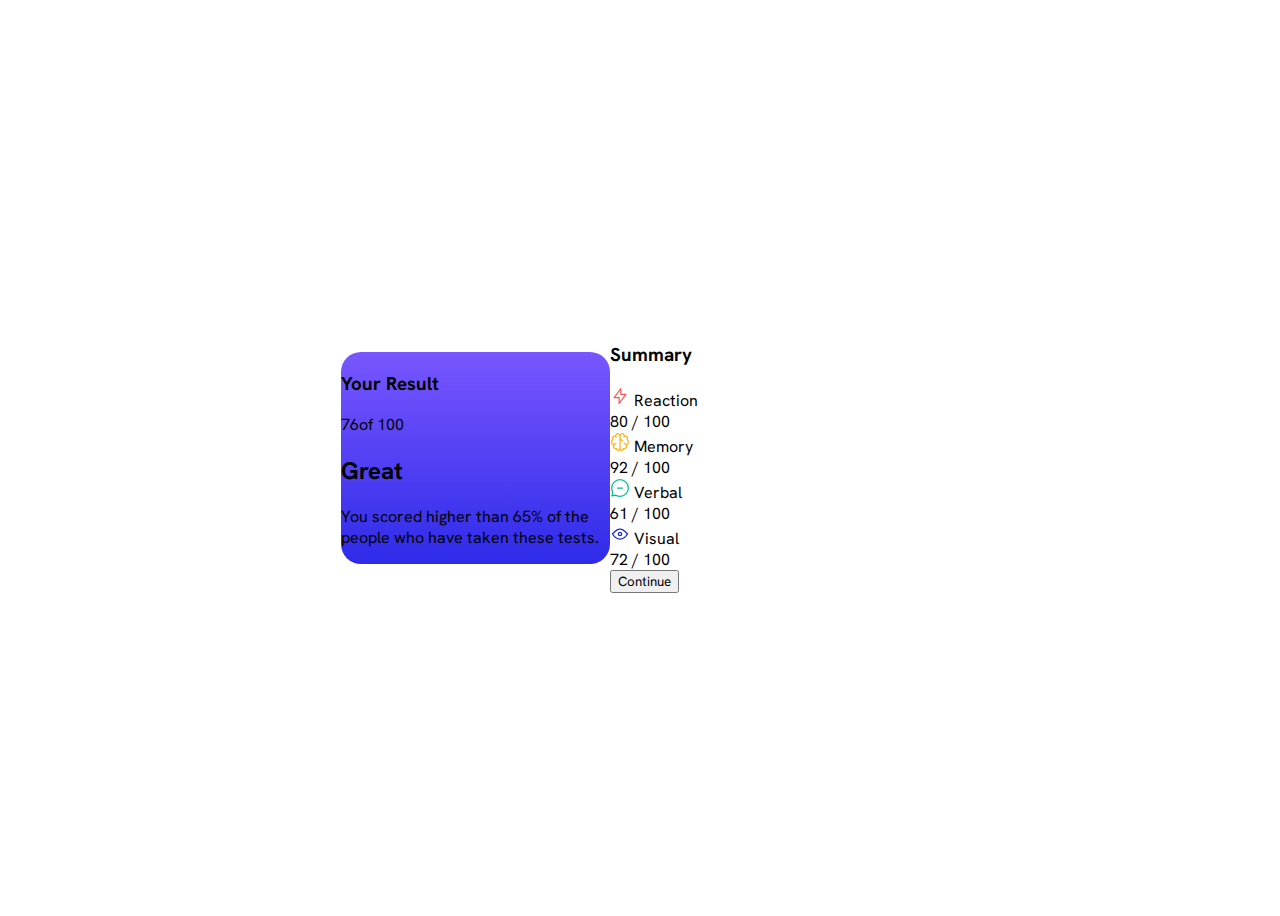
==== Results summary/index.html @ a7abc4c7 "- Add base html and css structure" ====
<!DOCTYPE html>
<html lang="en">
<head>
  <meta charset="UTF-8">
  <meta name="viewport" content="width=device-width, initial-scale=1.0"> 

  <link rel="icon" type="image/png" sizes="32x32" href="./assets/images/favicon-32x32.png">
  <link rel="stylesheet" href="style.css">

  <title>Results summary component</title>
</head>


<body>
  <div class="container">
    <div class="result">
      <h3>Your Result</h3>
      <div class="main-score"><span class="big-score">76</span>of 100</div>
      <div class="result-box">
        <h2>Great</h2>
        <p>You scored higher than 65% of the people who have taken these tests.</p>
      </div>
    </div>
    <div class="summary">
      <h3>Summary</h3>
      <div class="score-types">
        <div class="reaction">
          <div class="score-int">
            <svg xmlns="http://www.w3.org/2000/svg" width="20" height="20" fill="none" viewBox="0 0 20 20"><path stroke="#F55" stroke-linecap="round" stroke-linejoin="round" stroke-width="1.25" d="M10.833 8.333V2.5l-6.666 9.167h5V17.5l6.666-9.167h-5Z"/></svg>
            <span>Reaction</span>
          </div>
          <span class="your-score">80 <span class="out-of">/ 100</span></span>
        </div>
        <div class="memory">
          <div class="score-int">
            <svg xmlns="http://www.w3.org/2000/svg" width="20" height="20" fill="none" viewBox="0 0 20 20"><path stroke="#FFB21E" stroke-linecap="round" stroke-linejoin="round" stroke-width="1.25" d="M5.833 11.667a2.5 2.5 0 1 0 .834 4.858"/><path stroke="#FFB21E" stroke-linecap="round" stroke-linejoin="round" stroke-width="1.25" d="M3.553 13.004a3.333 3.333 0 0 1-.728-5.53m.025-.067a2.083 2.083 0 0 1 2.983-2.824m.199.054A2.083 2.083 0 1 1 10 3.75v12.917a1.667 1.667 0 0 1-3.333 0M10 5.833a2.5 2.5 0 0 0 2.5 2.5m1.667 3.334a2.5 2.5 0 1 1-.834 4.858"/><path stroke="#FFB21E" stroke-linecap="round" stroke-linejoin="round" stroke-width="1.25" d="M16.447 13.004a3.334 3.334 0 0 0 .728-5.53m-.025-.067a2.083 2.083 0 0 0-2.983-2.824M10 3.75a2.085 2.085 0 0 1 2.538-2.033 2.084 2.084 0 0 1 1.43 2.92m-.635 12.03a1.667 1.667 0 0 1-3.333 0"/></svg>
            <span>Memory</span>
          </div>
          <span class="your-score">92 <span class="out-of">/ 100</span></span>
        </div>
        <div class="verbal">
          <div class="score-int">
            <svg xmlns="http://www.w3.org/2000/svg" width="20" height="20" fill="none" viewBox="0 0 20 20"><path stroke="#00BB8F" stroke-linecap="round" stroke-linejoin="round" stroke-width="1.25" d="M7.5 10h5M10 18.333A8.333 8.333 0 1 0 1.667 10c0 1.518.406 2.942 1.115 4.167l-.699 3.75 3.75-.699A8.295 8.295 0 0 0 10 18.333Z"/></svg>
            <span>Verbal</span>
          </div>
          <span class="your-score">61 <span class="out-of">/ 100</span></span>
        </div>
        <div class="visual">
          <div class="score-int">
            <svg xmlns="http://www.w3.org/2000/svg" width="20" height="20" fill="none" viewBox="0 0 20 20"><path stroke="#1125D6" stroke-linecap="round" stroke-linejoin="round" stroke-width="1.25" d="M10 11.667a1.667 1.667 0 1 0 0-3.334 1.667 1.667 0 0 0 0 3.334Z"/><path stroke="#1125D6" stroke-linecap="round" stroke-linejoin="round" stroke-width="1.25" d="M17.5 10c-1.574 2.492-4.402 5-7.5 5s-5.926-2.508-7.5-5C4.416 7.632 6.66 5 10 5s5.584 2.632 7.5 5Z"/></svg>
            <span>Visual</span>
          </div>
          <span class="your-score">72 <span class="out-of">/ 100</span></span>
        </div>
      </div>
      <button class="continue-button">Continue</button>
    </div>
  </div>
</body>

</html>
---- Results summary/style.css ----
@import url('https://fonts.googleapis.com/css2?family=Hanken+Grotesk:wght@500;700;800&family=Outfit:wght@400;700&display=swap');

*{
    font-family: Hanken Grotesk;
}

body{
    display: flex;
    justify-content: center;
    align-items: center;
    min-height: 100vh;
    background-color: hsl(0, 0%, 100%);
}

.container{
    display: flex;
    align-items: center;
    border-radius: 20px;
    background-color: hsl(0, 0%, 100%);
}

.result{
    border-radius: 20px;
    width: 45%;
    background: linear-gradient(hsl(252, 100%, 67%), hsl(241, 81%, 54%))
}
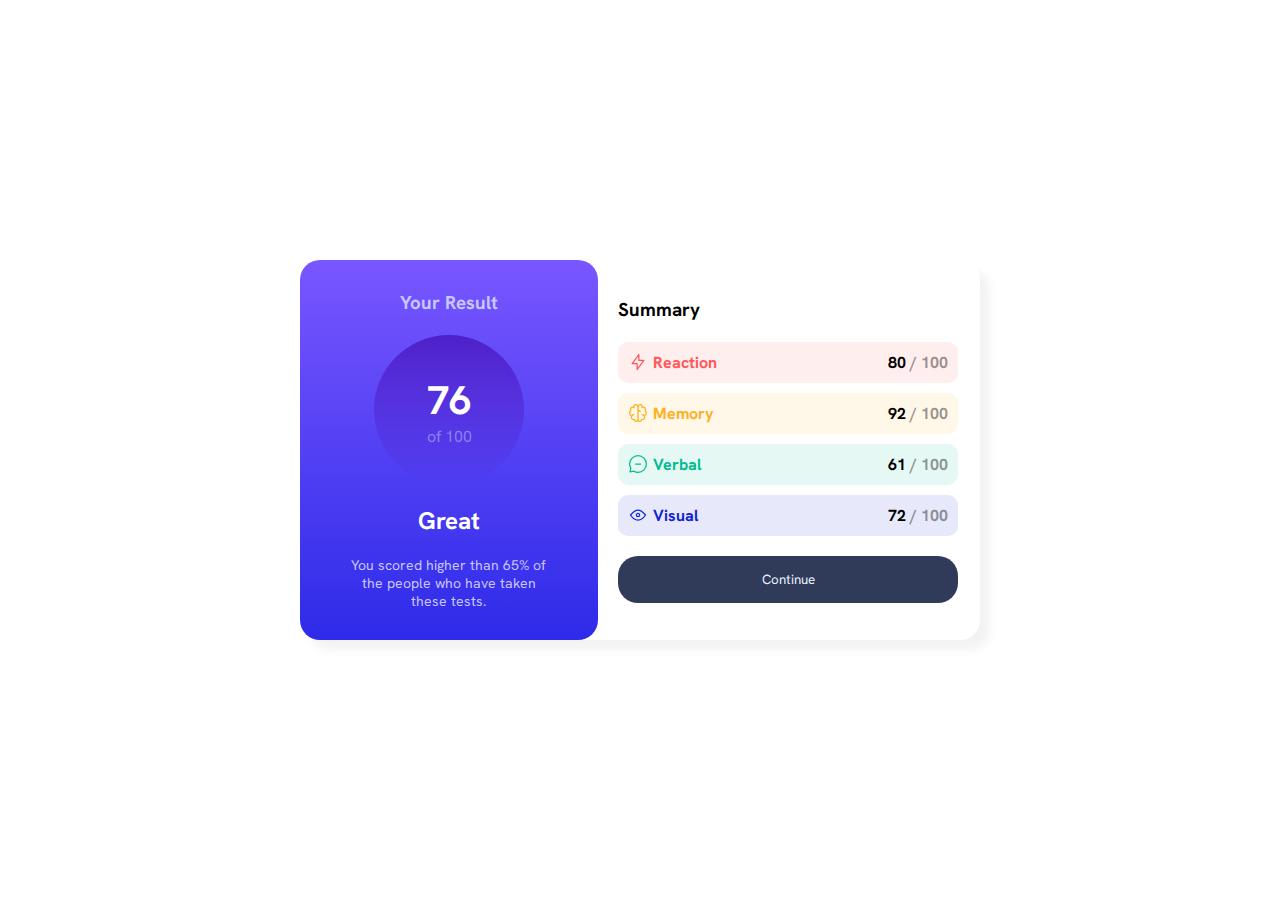
==== commit c32e8851: "Add results summary page with assets" ====
--- a/Results summary/index.html
+++ b/Results summary/index.html
@@ -15,11 +15,11 @@
   <div class="container">
     <div class="result">
       <h3>Your Result</h3>
-      <div class="main-score"><span class="big-score">76</span>of 100</div>
-      <div class="result-box">
+      <div class="main-score"><b class="big-score">76</b>of 100</div>
+      
         <h2>Great</h2>
         <p>You scored higher than 65% of the people who have taken these tests.</p>
-      </div>
+      
     </div>
     <div class="summary">
       <h3>Summary</h3>
@@ -27,30 +27,30 @@
         <div class="reaction">
           <div class="score-int">
             <svg xmlns="http://www.w3.org/2000/svg" width="20" height="20" fill="none" viewBox="0 0 20 20"><path stroke="#F55" stroke-linecap="round" stroke-linejoin="round" stroke-width="1.25" d="M10.833 8.333V2.5l-6.666 9.167h5V17.5l6.666-9.167h-5Z"/></svg>
-            <span>Reaction</span>
+            <b class="reaction-txt">Reaction</b>
           </div>
-          <span class="your-score">80 <span class="out-of">/ 100</span></span>
+          <b class="your-score">80 <span class="out-of">/ 100</span></b>
         </div>
         <div class="memory">
           <div class="score-int">
             <svg xmlns="http://www.w3.org/2000/svg" width="20" height="20" fill="none" viewBox="0 0 20 20"><path stroke="#FFB21E" stroke-linecap="round" stroke-linejoin="round" stroke-width="1.25" d="M5.833 11.667a2.5 2.5 0 1 0 .834 4.858"/><path stroke="#FFB21E" stroke-linecap="round" stroke-linejoin="round" stroke-width="1.25" d="M3.553 13.004a3.333 3.333 0 0 1-.728-5.53m.025-.067a2.083 2.083 0 0 1 2.983-2.824m.199.054A2.083 2.083 0 1 1 10 3.75v12.917a1.667 1.667 0 0 1-3.333 0M10 5.833a2.5 2.5 0 0 0 2.5 2.5m1.667 3.334a2.5 2.5 0 1 1-.834 4.858"/><path stroke="#FFB21E" stroke-linecap="round" stroke-linejoin="round" stroke-width="1.25" d="M16.447 13.004a3.334 3.334 0 0 0 .728-5.53m-.025-.067a2.083 2.083 0 0 0-2.983-2.824M10 3.75a2.085 2.085 0 0 1 2.538-2.033 2.084 2.084 0 0 1 1.43 2.92m-.635 12.03a1.667 1.667 0 0 1-3.333 0"/></svg>
-            <span>Memory</span>
+            <b class="memory-txt">Memory</b>
           </div>
-          <span class="your-score">92 <span class="out-of">/ 100</span></span>
+          <b class="your-score">92 <span class="out-of">/ 100</span></b>
         </div>
         <div class="verbal">
           <div class="score-int">
             <svg xmlns="http://www.w3.org/2000/svg" width="20" height="20" fill="none" viewBox="0 0 20 20"><path stroke="#00BB8F" stroke-linecap="round" stroke-linejoin="round" stroke-width="1.25" d="M7.5 10h5M10 18.333A8.333 8.333 0 1 0 1.667 10c0 1.518.406 2.942 1.115 4.167l-.699 3.75 3.75-.699A8.295 8.295 0 0 0 10 18.333Z"/></svg>
-            <span>Verbal</span>
+            <b class="verbal-txt">Verbal</b>
           </div>
-          <span class="your-score">61 <span class="out-of">/ 100</span></span>
+          <b class="your-score">61 <span class="out-of">/ 100</span></b>
         </div>
         <div class="visual">
           <div class="score-int">
             <svg xmlns="http://www.w3.org/2000/svg" width="20" height="20" fill="none" viewBox="0 0 20 20"><path stroke="#1125D6" stroke-linecap="round" stroke-linejoin="round" stroke-width="1.25" d="M10 11.667a1.667 1.667 0 1 0 0-3.334 1.667 1.667 0 0 0 0 3.334Z"/><path stroke="#1125D6" stroke-linecap="round" stroke-linejoin="round" stroke-width="1.25" d="M17.5 10c-1.574 2.492-4.402 5-7.5 5s-5.926-2.508-7.5-5C4.416 7.632 6.66 5 10 5s5.584 2.632 7.5 5Z"/></svg>
-            <span>Visual</span>
+            <b class="visual-txt">Visual</b>
           </div>
-          <span class="your-score">72 <span class="out-of">/ 100</span></span>
+          <b class="your-score">72 <span class="out-of">/ 100</span></b>
         </div>
       </div>
       <button class="continue-button">Continue</button>
--- a/Results summary/style.css
+++ b/Results summary/style.css
@@ -2,6 +2,8 @@
 
 *{
     font-family: Hanken Grotesk;
+    margin: 0;
+    padding: 0;
 }
 
 body{
@@ -15,12 +17,138 @@
 .container{
     display: flex;
     align-items: center;
+    width: 680px;
     border-radius: 20px;
+    background-color: hsl(0, 0%, 100%);
+    box-shadow: 10px 10px 10px rgba(0, 0, 0, 0.05);
+}
+
+.result{
+    padding: 30px 30px;
+    border-radius: 20px;
+    width: 35%;
+    display: flex;
+    align-items: center;
+    text-align: center;
+    flex-direction: column;
+    gap: 20px;
+    background: linear-gradient(hsl(252, 100%, 67%), hsl(241, 81%, 54%))
+}
+
+
+.result h2{
+    color: white;
+}
+
+.result h3 {
+    color: hsl(241, 100%, 89%);
+}
+
+.result p{
+    color: hsl(241, 100%, 89%);
+    font-size: 14px;
+    width: 85%;
+}
+
+.main-score{
+    border-radius: 50%;
+    width: 150px;
+    height: 150px;
+    display: flex;
+    justify-content: center;
+    flex-direction: column;
+    color:  hsla(241, 100%, 89%, 0.5);
+    background: linear-gradient(hsla(256, 72%, 46%, 1), hsla(241, 72%, 46%, 0));
+}
+
+.big-score{
+    color: white;
+    font-size: 40px;
+}
+
+.summary{
+    width: 50%;
+    padding: 20px 20px 20px 20px;
+    display: flex;
+    justify-content: center;
+    flex-direction: column;
+    border-radius: 20px;
+    gap: 20px;
     background-color: hsl(0, 0%, 100%);
 }
 
-.result{
+.score-types {
+    display: flex;
+    flex-direction: column;
+    gap: 10px;
+}
+
+.reaction {
+    background-color: hsla(0, 100%, 67%, 0.10);
+    border-radius: 10px;
+    display: flex;
+    align-items: center;
+    justify-content: space-between; 
+    padding: 10px 10px;
+}
+
+.memory {
+    background-color: hsla(39, 100%, 56%, 0.10);
+    border-radius: 10px;
+    display: flex;
+    align-items: center;
+    justify-content: space-between; 
+    padding: 10px 10px;
+}
+
+.verbal {
+    background-color: hsla(166, 100%, 37%, 0.10);
+    border-radius: 10px;
+    display: flex;
+    align-items: center;
+    justify-content: space-between; 
+    padding: 10px 10px;
+}
+
+.visual {
+    background-color: hsla(234, 85%, 45%, 0.10);
+    border-radius: 10px;
+    display: flex;
+    align-items: center;
+    justify-content: space-between; 
+    padding: 10px 10px;
+}
+
+.reaction-txt {
+    color: hsl(0, 100%, 67%);
+}
+
+.memory-txt {
+    color: hsl(39, 100%, 56%);
+}
+
+.verbal-txt {
+    color: hsl(166, 100%, 37%);
+}
+
+.visual-txt {
+    color: hsl(234, 85%, 45%);
+}
+
+.out-of{
+    opacity: 40%;
+}
+
+.score-int {
+    display: flex;
+    justify-content: center;
+    gap: 5px;
+}
+
+.continue-button {
+    color: hsl(221, 100%, 96%);
+    background-color: hsl(224, 30%, 27%);
+    padding: 15px;
+    border: none;
     border-radius: 20px;
-    width: 45%;
-    background: linear-gradient(hsl(252, 100%, 67%), hsl(241, 81%, 54%))
 }